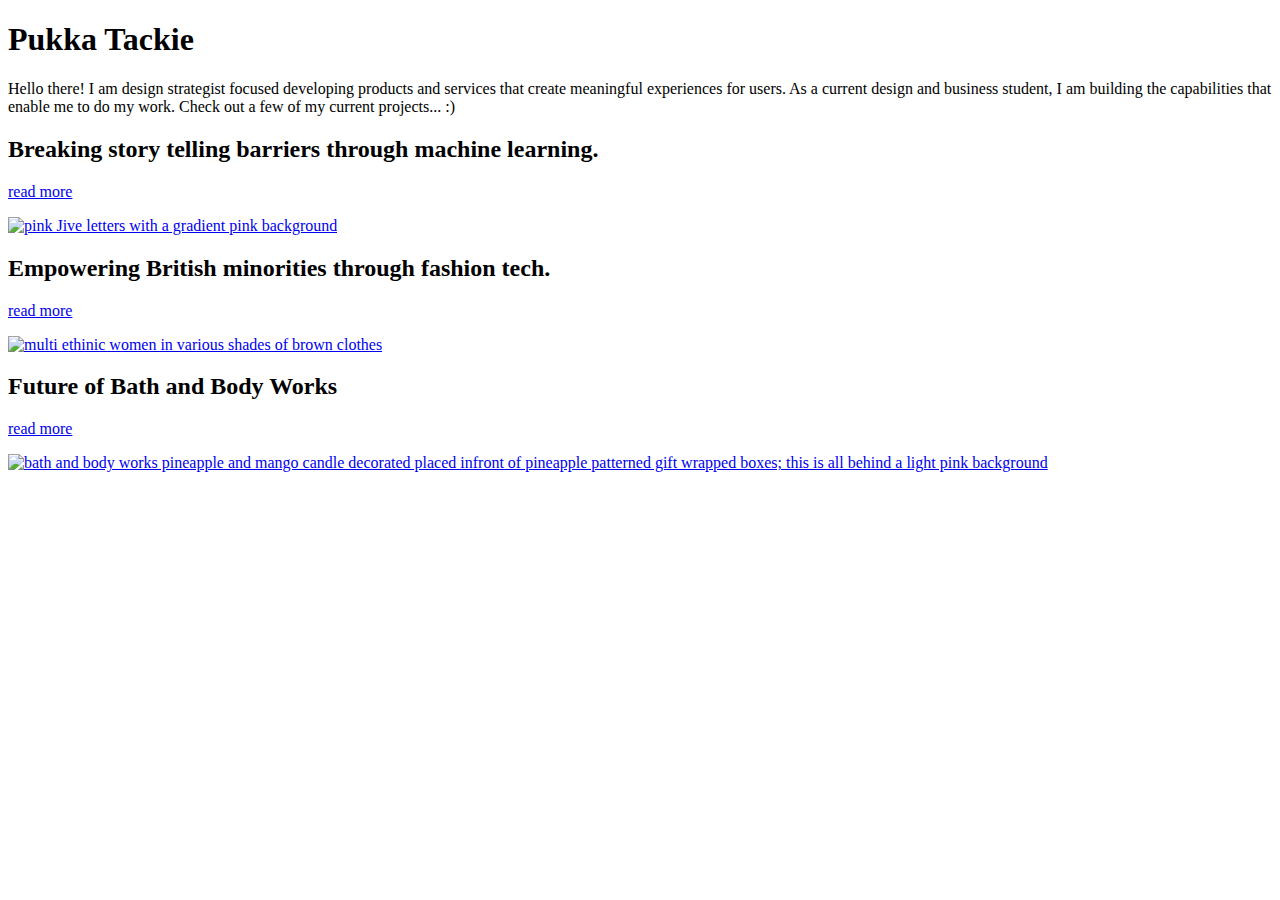
==== index.html @ 9e1578da "included project-4.html" ====
<!DOCTYPE html>
<html lang="en">
<head>
    <meta charset="UTF-8">
    <meta name="viewport" content="width=device-width, initial-scale=1.0">
    <title>Pukka Tackie's Portfolio</title>
</head>

<body>
    <div>
        <header>
            <h1> Pukka Tackie</h1>
        </header> <!-- end of header-->

        <p>
            Hello there! I am design strategist focused developing products and services that create meaningful experiences for users. As a current design and business student, I am building the capabilities that enable me to do my work.
            Check out a few of my current projects... :)
        </p>
    </div>

    <section>
        <h2> Breaking story telling barriers through machine learning.</h2>
        <p><a href="project-1.html">read more</a></p>
        <a href="project-1.html"><img src="Photos/breaking-storytelling-barriers/jive-main-image.jpg" alt="pink Jive letters with a gradient pink background" width="400"> </a>
    </section>

    <section>
        <h2> Empowering British minorities through fashion tech.</h2>
        <p><a href="project-2.html">read more </a> </p>
        <a href="project-2.html"> <img src="Photos/empowering-british-minorities/offstate-copy.jpg" alt="multi ethinic women in various shades of brown clothes" width="400"></a>
    </section>

    <section>
        <h2> Future of Bath and Body Works</h2>
        <p><a href="project-3.html">read more </a></p>
        <a href="project-3.html"> <img src="Photos/the-future-of-bath-and-body-works/bath-and-body-works-image.jpg" alt="bath and body works pineapple and mango candle decorated placed infront of pineapple patterned gift wrapped boxes; this is all behind a light pink background" height="400"> </a>
    </section>
    <!--end of body content-->
</body>
</html>
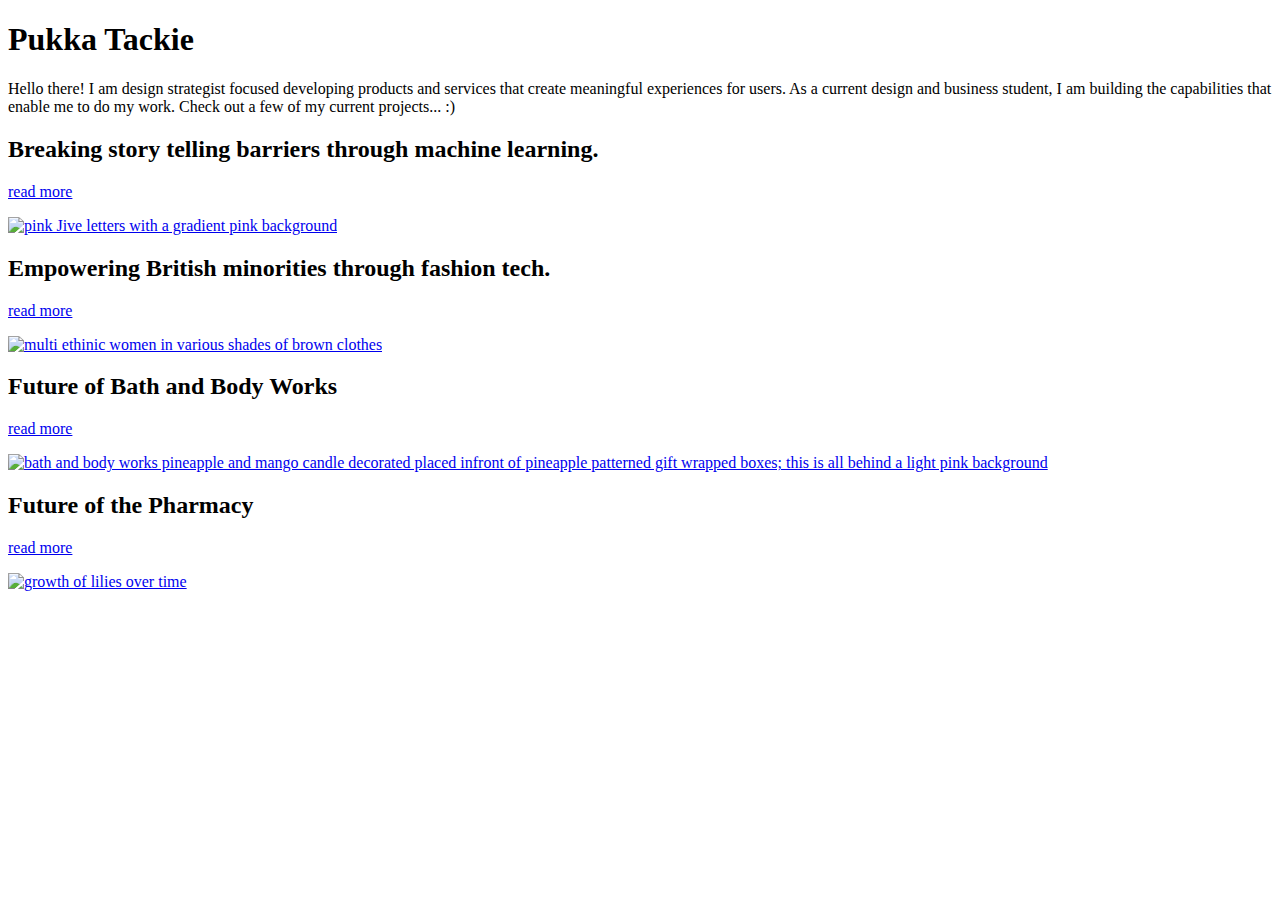
==== commit a4811b5e: "naming and including project 4 on main page" ====
--- a/index.html
+++ b/index.html
@@ -36,5 +36,14 @@
         <a href="project-3.html"> <img src="Photos/the-future-of-bath-and-body-works/bath-and-body-works-image.jpg" alt="bath and body works pineapple and mango candle decorated placed infront of pineapple patterned gift wrapped boxes; this is all behind a light pink background" height="400"> </a>
     </section>
     <!--end of body content-->
+
+    <!--re-entering this project-->
+    <section>
+        <h2> Future of the Pharmacy</h2>
+        <p><a href="project-4.html">read more </a></p>
+        <a href="project-4.html"> <img src="Photos/future-of-pharmacy/future-of-pharmacy-main-image.jpg" alt="growth of lilies over time" height="400"> </a>
+    </section>
+    <!--end of body content-->
+
 </body>
 </html>
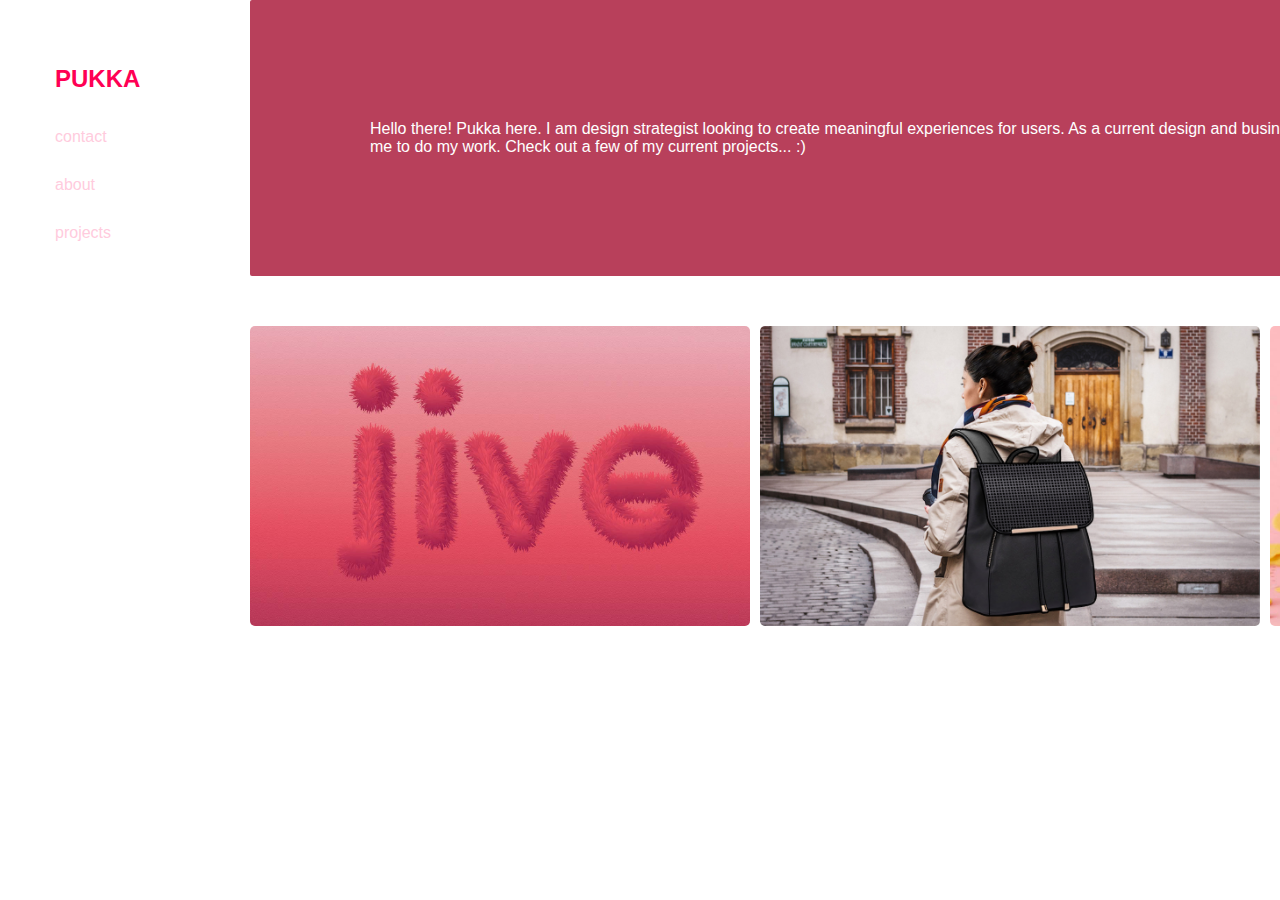
==== commit 0b5cd34a: "added css to web design" ====
--- a/index.html
+++ b/index.html
@@ -3,47 +3,53 @@
 <head>
     <meta charset="UTF-8">
     <meta name="viewport" content="width=device-width, initial-scale=1.0">
-    <title>Pukka Tackie's Portfolio</title>
+    <title>Pukka-Portfolio</title>
+    <link rel="stylesheet" href="./assets/css/style.css">
+
 </head>
 
 <body>
-    <div>
-        <header>
-            <h1> Pukka Tackie</h1>
-        </header> <!-- end of header-->
+    <div class="wrapper">
+        <div class="sidebar">
+            <h2> PUKKA</h2>
+            <ul>
+                <li><a href="contact.html"><i class="fas fa-contact"> </i>contact </a> </li>
+                <li><a href="about.html"><i class="fas fa-about"></i>about</a></li>
+                <li><a href="projects.html"><i class="fas fa-projects"></i>projects</a> </li>
+            </ul>
+        </div>
 
-        <p>
-            Hello there! I am design strategist focused developing products and services that create meaningful experiences for users. As a current design and business student, I am building the capabilities that enable me to do my work.
-            Check out a few of my current projects... :)
-        </p>
+        <main class="main">
+            <div class="header">Hello there! Pukka here. I am design strategist looking to create meaningful experiences for users. As a current design and business student, I am building the capabilities that enable me to do my work. Check out a few of my current projects... :)</div>
+
+            <section class="projects">
+                <div class="container">
+                    <a href="project-1.html"><img src="assets/img/breaking-storytelling-barriers/jive-main-image.jpg" alt="pink Jive letters with a gradient pink background" class="image" style="width:400"> </a>
+                    <div class="middle">
+                        <div class="text">
+                          Breaking storytelling barriers with machine learning.
+                         </div>
+                    </div>
+                </div>
+
+                <div class="container">
+                    <a href="project-2.html"><img src="assets/img/empowering-british-minorities/offstate-copy.jpg" alt="pink Jive letters with a gradient pink background" class="image" style="width:400"> </a>
+                    <div class="middle">
+                        <div class="text">Empowering British minorities through fashion tech.</div>
+
+                    </div>
+                </div>
+
+                <div class="container">
+                    <a href="project-3.html"><img src="assets/img/the-future-of-bath-and-body-works/bath-and-body-works-image.jpg" alt="pink Jive letters with a gradient pink background" class="image" style="width:400">
+                        <div class="middle">
+                            <div class="text">
+                                Bath and body works pineapple and mango candle decorated background.</div>
+                        </div>
+                    </a>
+                </div>
+    </section>
+    </main>
     </div>
-
-    <section>
-        <h2> Breaking story telling barriers through machine learning.</h2>
-        <p><a href="project-1.html">read more</a></p>
-        <a href="project-1.html"><img src="Photos/breaking-storytelling-barriers/jive-main-image.jpg" alt="pink Jive letters with a gradient pink background" width="400"> </a>
-    </section>
-
-    <section>
-        <h2> Empowering British minorities through fashion tech.</h2>
-        <p><a href="project-2.html">read more </a> </p>
-        <a href="project-2.html"> <img src="Photos/empowering-british-minorities/offstate-copy.jpg" alt="multi ethinic women in various shades of brown clothes" width="400"></a>
-    </section>
-
-    <section>
-        <h2> Future of Bath and Body Works</h2>
-        <p><a href="project-3.html">read more </a></p>
-        <a href="project-3.html"> <img src="Photos/the-future-of-bath-and-body-works/bath-and-body-works-image.jpg" alt="bath and body works pineapple and mango candle decorated placed infront of pineapple patterned gift wrapped boxes; this is all behind a light pink background" height="400"> </a>
-    </section>
-    <!--end of body content-->
-
-    <!--re-entering this project-->
-    <section>
-        <h2> Future of the Pharmacy</h2>
-        <p><a href="project-4.html">read more </a></p>
-        <a href="project-4.html"> <img src="Photos/future-of-pharmacy/future-of-pharmacy-main-image.jpg" alt="growth of lilies over time" height="400"> </a>
-    </section>
-    <!--end of body content-->
-
 </body>
 </html>
--- a/assets/css/style.css
+++ b/assets/css/style.css
@@ -0,0 +1,156 @@
+@import url(https://fonts.google.com/specimen/Lato);
+
+*{
+  margin: 0;
+  padding: 0;
+  box-sizing: border-box;
+  list-style: none;
+  text-decoration: none;
+  font-family: 'Lato', sans-serif;
+}
+
+body {
+  background: #ffffff;
+}
+
+.wrapper {
+  display: flex;
+  position: relative;
+}
+
+.wrapper .sidebar{
+  width: 200px;
+  height: 100%;
+  background: #ffffff;
+  margin-top:50px;
+  margin-left: 40px;
+  position: relative;
+
+}
+
+.wrapper .sidebar h2 {
+  color: #ff0054;
+  text-transform: uppercase;
+  padding: 15px;
+  margin-bottom: 5px;
+}
+
+.wrapper .sidebar ul li {
+  padding: 15px;
+  border-bottom: 0 solid #bdb8d7;
+  border-top: 0 solid rgba(225,225,225,0.05);
+}
+
+
+.wrapper .sidebar ul li a{
+    color: #FFCBDD;
+    display: block;
+}
+
+.wrapper .sidebar ul li a .fas{
+width: 5px;
+}
+
+.wrapper .sidebar ul li:hover{
+    text-emphasis: #ff0054;
+}
+
+.wrapper .sidebar ul li:hover a{
+    color: #ff0054
+}
+
+.wrapper .main{
+    width: auto;
+    height: auto;
+    margin-left: 250px;
+    position:fixed;
+}
+.wrapper .main .header{
+    padding: 120px;
+    background: #B8405B;
+    color: #ffffff;
+    border-radius: 2px;
+}
+
+.projects {
+  display: grid;
+  grid-template-columns:510px 510px 510px;
+}
+
+.container {
+  position: relative;
+  width: 20%;
+}
+
+.image {
+  opacity:1;
+  width: 500px;
+  transition: .5s ease;
+  backface-visibility: hidden;
+  margin-top: 50px;
+  vertical-align: middle;
+  border-radius: 5px;
+
+}
+
+img{
+    width:  300px;
+    height: 300px;
+    object-fit: cover;
+}
+
+.middle {
+  transition: .5s ease;
+  opacity: 0;
+  position: absolute;
+  top: 50%;
+  left:260%;
+  transform: translate(-50%, -50%);
+  text-align:justify-all;
+}
+
+.container:hover .image {
+  opacity: 0.2;
+}
+
+.container:hover .middle {
+  opacity: 0.3;
+}
+
+.text {
+  color:#000;
+  font-size: 20px;
+  padding: 50px 50px;
+  font-family:'lato', sans-serif;
+  opacity: 1;
+}
+
+
+
+/* project pages */
+.project-header{
+    color: #ff0054;
+    padding: 2px;
+}
+
+.project-summary {
+  display: grid;
+  grid-template-columns:1fr 500px;
+}
+
+.wrapper .main-content{
+  margin: 20px;
+  color: #717171;
+  line-height: 25px;
+}
+
+.project {
+  padding: 10px
+}
+
+.image-two{
+   width:  400px;
+    height: 400px;
+    object-fit: cover;
+    margin-top: 20px;
+}
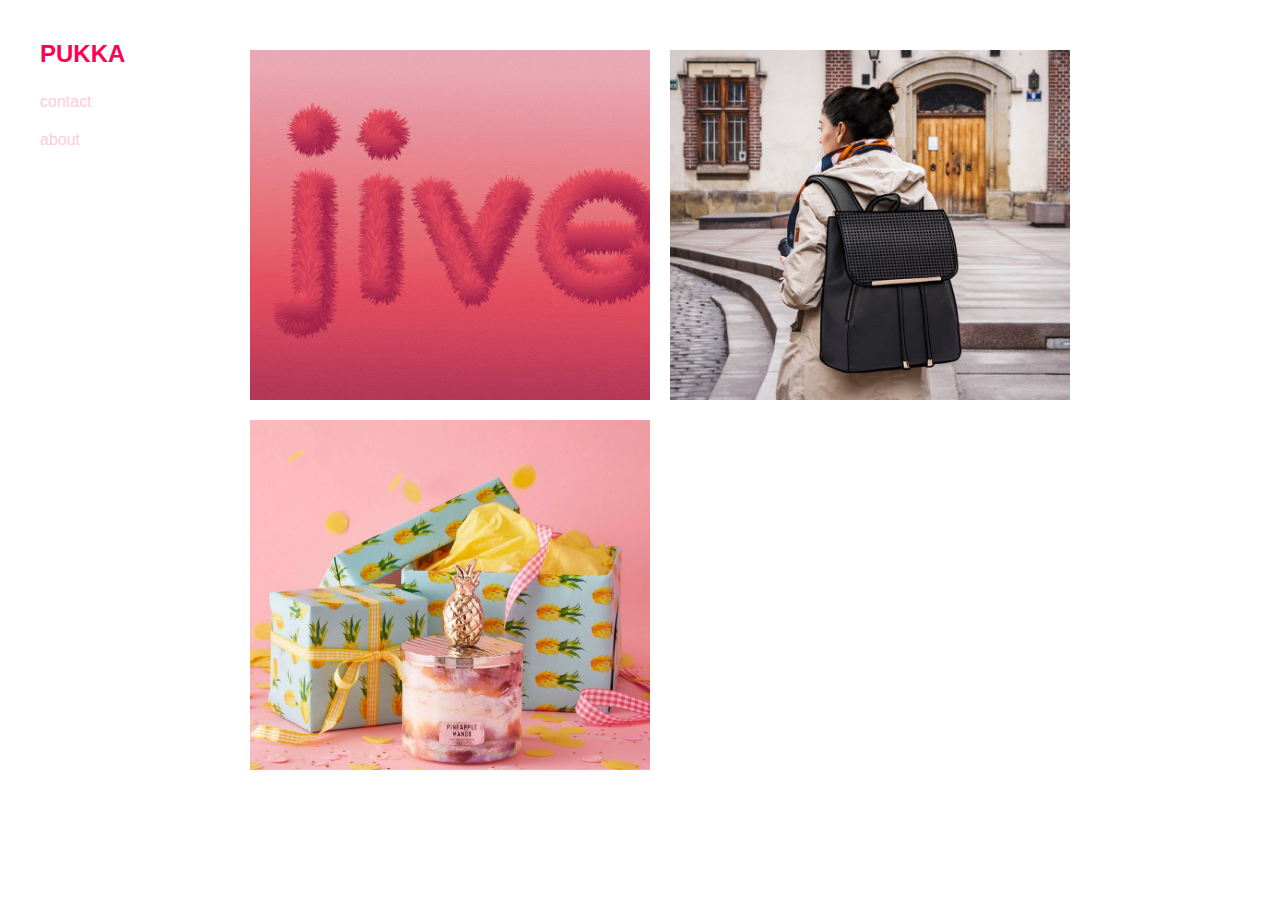
==== commit 250e925d: "updated profile home page" ====
--- a/index.html
+++ b/index.html
@@ -7,7 +7,7 @@
     <link rel="stylesheet" href="./assets/css/style.css">
 
 </head>
-
+<!--code not responsive yet-->
 <body>
     <div class="wrapper">
         <div class="sidebar">
@@ -15,20 +15,18 @@
             <ul>
                 <li><a href="contact.html"><i class="fas fa-contact"> </i>contact </a> </li>
                 <li><a href="about.html"><i class="fas fa-about"></i>about</a></li>
-                <li><a href="projects.html"><i class="fas fa-projects"></i>projects</a> </li>
             </ul>
         </div>
 
         <main class="main">
-            <div class="header">Hello there! Pukka here. I am design strategist looking to create meaningful experiences for users. As a current design and business student, I am building the capabilities that enable me to do my work. Check out a few of my current projects... :)</div>
 
             <section class="projects">
                 <div class="container">
                     <a href="project-1.html"><img src="assets/img/breaking-storytelling-barriers/jive-main-image.jpg" alt="pink Jive letters with a gradient pink background" class="image" style="width:400"> </a>
                     <div class="middle">
                         <div class="text">
-                          Breaking storytelling barriers with machine learning.
-                         </div>
+                            Breaking storytelling barriers with machine learning.
+                        </div>
                     </div>
                 </div>
 
@@ -45,11 +43,11 @@
                         <div class="middle">
                             <div class="text">
                                 Bath and body works pineapple and mango candle decorated background.</div>
-                        </div>
-                    </a>
-                </div>
-    </section>
-    </main>
+                                    </div>
+                                </a>
+                            </div>
+            </section>
+        </main>
     </div>
 </body>
 </html>
--- a/assets/css/style.css
+++ b/assets/css/style.css
@@ -1,6 +1,8 @@
 @import url(https://fonts.google.com/specimen/Lato);
 
-*{
+/* main page */
+
+* {
   margin: 0;
   padding: 0;
   box-sizing: border-box;
@@ -18,63 +20,59 @@
   position: relative;
 }
 
-.wrapper .sidebar{
+.wrapper .sidebar {
   width: 200px;
-  height: 100%;
+  height:100%;
   background: #ffffff;
-  margin-top:50px;
-  margin-left: 40px;
-  position: relative;
-
+  margin-top: 15 px;
+  margin-left: 15 px;
+  position: absolute;
 }
 
 .wrapper .sidebar h2 {
   color: #ff0054;
   text-transform: uppercase;
-  padding: 15px;
+  padding: 10px;
   margin-bottom: 5px;
+  margin-left: 30px;
+  margin-top: 30px;
 }
 
 .wrapper .sidebar ul li {
-  padding: 15px;
-  border-bottom: 0 solid #bdb8d7;
-  border-top: 0 solid rgba(225,225,225,0.05);
+  padding: 10px;
+  margin-left:30px ;
+}
+
+.wrapper .sidebar ul li a {
+  color: #ffcbdd;
+  display: block;
+}
+
+.wrapper .sidebar ul li a .fas {
+  width: 5px;
+}
+
+.wrapper .sidebar ul li:hover {
+  text-emphasis: #ff0054;
+}
+
+.wrapper .sidebar ul li:hover a {
+  color: #ff0054;
+}
+
+.wrapper .main {
+  width: 400px;
+  height: auto;
+  margin-left: 250px;
+  position: relative;
 }
 
 
-.wrapper .sidebar ul li a{
-    color: #FFCBDD;
-    display: block;
-}
-
-.wrapper .sidebar ul li a .fas{
-width: 5px;
-}
-
-.wrapper .sidebar ul li:hover{
-    text-emphasis: #ff0054;
-}
-
-.wrapper .sidebar ul li:hover a{
-    color: #ff0054
-}
-
-.wrapper .main{
-    width: auto;
-    height: auto;
-    margin-left: 250px;
-    position:fixed;
-}
-.wrapper .main .header{
-    padding: 120px;
-    background: #B8405B;
-    color: #ffffff;
-    border-radius: 2px;
-}
-
 .projects {
   display: grid;
-  grid-template-columns:510px 510px 510px;
+  grid-template-columns: 1fr 1fr;
+  grid-gap: 20px;
+  margin-top: 50px;
 }
 
 .container {
@@ -83,30 +81,27 @@
 }
 
 .image {
-  opacity:1;
-  width: 500px;
-  transition: .5s ease;
+  opacity: 1;
+  width: 400px;
+  transition: 0.5s ease;
   backface-visibility: hidden;
-  margin-top: 50px;
   vertical-align: middle;
-  border-radius: 5px;
-
 }
 
-img{
-    width:  300px;
-    height: 300px;
-    object-fit: cover;
+img {
+  width: 350px;
+  height: 350px;
+  object-fit: cover;
 }
 
 .middle {
-  transition: .5s ease;
+  transition: 0.5s ease;
   opacity: 0;
   position: absolute;
   top: 50%;
-  left:260%;
-  transform: translate(-50%, -50%);
-  text-align:justify-all;
+  left: 160%;
+  transform: translate(-50%, -50);
+  text-align: justify-all;
 }
 
 .container:hover .image {
@@ -118,39 +113,37 @@
 }
 
 .text {
-  color:#000;
+  color: #000;
   font-size: 20px;
   padding: 50px 50px;
-  font-family:'lato', sans-serif;
+  font-family: 'lato', sans-serif;
   opacity: 1;
 }
 
-
-
 /* project pages */
-.project-header{
-    color: #ff0054;
-    padding: 2px;
+.project-header {
+  color: #ff0054;
+  padding: 2px;
 }
 
 .project-summary {
   display: grid;
-  grid-template-columns:1fr 500px;
+  grid-template-columns: 1fr 500px;
 }
 
-.wrapper .main-content{
+.wrapper .main-content {
   margin: 20px;
   color: #717171;
   line-height: 25px;
 }
 
 .project {
-  padding: 10px
+  padding: 10px;
 }
 
-.image-two{
-   width:  400px;
-    height: 400px;
-    object-fit: cover;
-    margin-top: 20px;
+.image-two {
+  width: 400px;
+  height: 400px;
+  object-fit: cover;
+  margin-top: 20px;
 }
